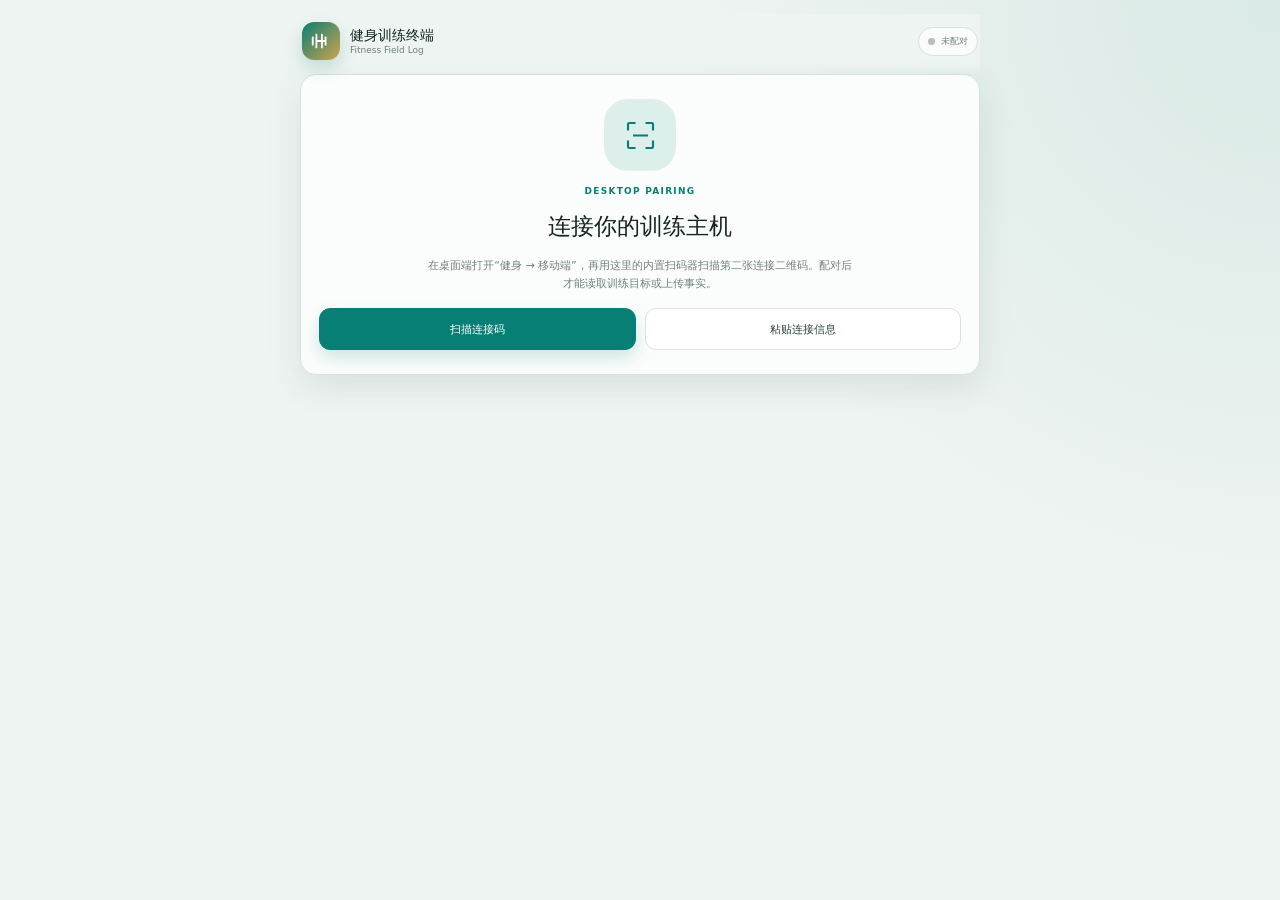
==== mobile/index.html @ c1b577e4 "Keep mobile PWA on GitHub during local pairing" ====
<!doctype html>
<html lang="zh-CN">
  <head>
    <meta charset="UTF-8" />
    <meta name="viewport" content="width=device-width,initial-scale=1,viewport-fit=cover,user-scalable=no" />
    <meta name="theme-color" content="#087f74" />
    <meta name="apple-mobile-web-app-capable" content="yes" />
    <meta name="apple-mobile-web-app-status-bar-style" content="default" />
    <meta name="apple-mobile-web-app-title" content="健身训练" />
    <link rel="manifest" href="/mobile/manifest.webmanifest" />
    <link rel="icon" href="/mobile/icon.svg" type="image/svg+xml" />
    <link rel="apple-touch-icon" href="/mobile/icon-192.png" />
    <title>健身训练终端</title>
    <script type="module" crossorigin src="/mobile/assets/index-BYcFJnyK.js"></script>
    <link rel="stylesheet" crossorigin href="/mobile/assets/index-ga-KgRaP.css">
  </head>
  <body>
    <div id="mobile-app"></div>
  </body>
</html>
---- mobile/assets/index-ga-KgRaP.css ----
:root{font-family:Inter,PingFang SC,Microsoft YaHei,system-ui,sans-serif;color:#132522;background:#eef4f1;font-synthesis:none;--accent:#087f74;--accent-dark:#05675f;--accent-soft:#dcefeb;--surface:#fbfdfc;--surface-strong:#fff;--line:#d7e1de;--muted:#70807d;--danger:#ca473e;--warning:#b07920;--shadow:0 12px 34px rgba(35,60,54,.1)}*{box-sizing:border-box}html{min-height:100%;background:#eef4f1}body{min-width:320px;min-height:100%;margin:0;background:radial-gradient(circle at 100% 0,rgba(8,127,116,.09),transparent 38%),#eef4f1}button,input,select,textarea{font:inherit}button{cursor:pointer}.mobile-shell{width:min(720px,100%);min-height:100dvh;margin:auto;padding:calc(env(safe-area-inset-top) + 14px) 14px calc(env(safe-area-inset-bottom) + 92px)}.mobile-topbar{position:sticky;top:0;z-index:20;display:flex;align-items:center;justify-content:space-between;gap:12px;padding:8px 2px 14px;background:linear-gradient(#eef4f1 78%,transparent)}.mobile-brand{display:flex;align-items:center;gap:10px}.mobile-brand__mark{width:38px;height:38px;display:grid;place-items:center;color:#fff;background:linear-gradient(135deg,var(--accent),#cfa34f);border-radius:12px;box-shadow:0 8px 18px #087f7433}.mobile-brand__mark svg{width:22px;fill:none;stroke:currentColor;stroke-width:2;stroke-linecap:round}.mobile-brand span{display:grid}.mobile-brand strong{font-size:14px}.mobile-brand small{color:var(--muted);font-size:9px}.mobile-status{display:flex;align-items:center;gap:6px;padding:7px 9px;color:var(--muted);background:#ffffffb8;border:1px solid var(--line);border-radius:999px;font-size:9px}.mobile-status i{width:7px;height:7px;background:#b4bfbc;border-radius:50%}.mobile-status.is-online i{background:#2ba475;box-shadow:0 0 0 4px #2ba4751f}.mobile-main{display:grid;gap:13px}.mobile-card{padding:16px;background:var(--surface);border:1px solid var(--line);border-radius:16px;box-shadow:var(--shadow)}.mobile-eyebrow{color:var(--accent);font-size:9px;font-weight:750;letter-spacing:.14em}.mobile-card h1,.mobile-card h2,.mobile-card h3,.mobile-card h4{margin:0}.mobile-card p{color:var(--muted);font-size:11px;line-height:1.65}.mobile-primary,.mobile-ghost,.mobile-danger{min-height:42px;display:inline-flex;align-items:center;justify-content:center;gap:7px;padding:0 14px;border-radius:11px;font-size:11px;font-weight:650}.mobile-primary{color:#fff;background:var(--accent);border:1px solid var(--accent);box-shadow:0 8px 17px #087f742e}.mobile-ghost{color:#29403c;background:var(--surface-strong);border:1px solid var(--line)}.mobile-danger{color:var(--danger);background:#fff5f4;border:1px solid #ecd2cf}.mobile-primary:disabled,.mobile-ghost:disabled{opacity:.45}.mobile-install{display:flex;align-items:center;justify-content:space-between;gap:12px;padding:12px 14px;background:linear-gradient(135deg,var(--accent-soft),var(--surface));border:1px solid rgba(8,127,116,.2);border-radius:14px}.mobile-install span{display:grid;gap:3px}.mobile-install strong{font-size:11px}.mobile-install small{color:var(--muted);font-size:9px}.pair-hero{display:grid;gap:15px;padding:24px 18px;text-align:center}.pair-hero__icon{width:72px;height:72px;display:grid;place-items:center;margin:auto;color:var(--accent);background:var(--accent-soft);border-radius:24px}.pair-hero__icon svg{width:35px;height:35px;fill:none;stroke:currentColor;stroke-width:1.7}.pair-hero h1{font-size:23px}.pair-hero p{max-width:430px;margin:0 auto}.pair-actions{display:grid;grid-template-columns:1fr 1fr;gap:9px}.pair-manual{display:grid;gap:7px}.pair-manual textarea{width:100%;min-height:80px;padding:10px;color:#233834;background:#fff;border:1px solid var(--line);border-radius:10px;font-size:10px;resize:vertical}.mobile-notice{padding:10px 12px;color:var(--muted);background:#f3f7f5;border:1px solid var(--line);border-radius:10px;font-size:9px;line-height:1.55}.mobile-notice.is-error{color:#9f3933;background:#fff2f1;border-color:#ecd0cd}.mobile-tabs{position:fixed;z-index:30;left:50%;bottom:calc(env(safe-area-inset-bottom) + 12px);width:min(430px,calc(100% - 28px));display:grid;grid-template-columns:1fr 1fr;gap:5px;padding:5px;transform:translate(-50%);background:#ffffffeb;border:1px solid var(--line);border-radius:15px;box-shadow:0 14px 34px #162f292e;backdrop-filter:blur(16px)}.mobile-tabs button{height:45px;color:var(--muted);background:transparent;border:0;border-radius:11px;font-size:10px}.mobile-tabs button.is-active{color:#fff;background:var(--accent);font-weight:700}.target-hero{display:flex;justify-content:space-between;gap:12px;padding:20px;background:linear-gradient(140deg,#fff,var(--accent-soft))}.target-hero h1{margin:5px 0;font-size:23px}.target-hero p{margin:0}.target-hero__date{flex:0 0 auto;text-align:right}.target-hero__date b,.target-hero__date small{display:block}.target-hero__date b{color:var(--accent);font-size:17px}.target-hero__date small{color:var(--muted);font-size:9px}.target-tags{display:flex;flex-wrap:wrap;gap:5px;margin-top:12px}.target-tags span{padding:4px 7px;color:#36514c;background:#ffffffb3;border-radius:6px;font-size:9px}.target-actions{display:grid;grid-template-columns:1fr 1fr;gap:8px;margin-top:14px}.previous-card__head,.queue-head,.draft-head{display:flex;align-items:flex-start;justify-content:space-between;gap:10px}.previous-card h3{margin:4px 0;font-size:14px}.previous-summary{display:grid;gap:7px;margin-top:10px}.previous-action{display:grid;grid-template-columns:minmax(0,1fr) auto;gap:8px;padding:9px;background:#f3f7f5;border-radius:9px}.previous-action strong{font-size:10px}.previous-action span{color:var(--muted);font-size:9px}.status-pill{padding:4px 7px;color:var(--accent-dark);background:var(--accent-soft);border-radius:999px;font-size:8px}.draft-card{padding:14px}.draft-head{padding:3px 2px 12px}.draft-head h2{margin:4px 0;font-size:17px}.draft-head p{margin:0}.exercise-tabs{display:flex;gap:6px;padding-bottom:10px;overflow-x:auto;scrollbar-width:none}.exercise-tabs::-webkit-scrollbar{display:none}.exercise-tab{min-width:135px;display:grid;grid-template-columns:25px minmax(0,1fr);align-items:center;gap:7px;padding:8px;color:#29403c;background:#f1f6f4;border:1px solid transparent;border-radius:10px;text-align:left}.exercise-tab>b{width:25px;height:25px;display:grid;place-items:center;color:var(--muted);background:#fff;border-radius:7px;font-size:9px}.exercise-tab span{min-width:0;display:grid}.exercise-tab strong,.exercise-tab small{overflow:hidden;text-overflow:ellipsis;white-space:nowrap}.exercise-tab strong{font-size:10px}.exercise-tab small{color:var(--muted);font-size:8px}.exercise-tab.is-active{border-color:#087f745c;background:var(--accent-soft)}.exercise-tab.is-active>b{color:#fff;background:var(--accent)}.exercise-editor{display:grid;gap:11px;padding:13px;background:#f4f8f6;border:1px solid var(--line);border-radius:13px}.exercise-editor__head{display:flex;align-items:flex-start;justify-content:space-between;gap:9px}.exercise-editor__head h3{margin:4px 0;font-size:16px}.exercise-editor__head p{margin:0}.exercise-editor__head>div:last-child{display:flex;gap:5px}.tiny-button{min-height:30px;padding:0 9px;color:#3c5550;background:#fff;border:1px solid var(--line);border-radius:8px;font-size:9px}.tiny-button.is-danger{color:var(--danger)}.exercise-options{display:grid;grid-template-columns:1fr 1fr;gap:7px}.field{display:grid;gap:5px}.field>span{color:var(--muted);font-size:8px;font-weight:650}.field input,.field select,.field textarea{width:100%;height:38px;padding:0 9px;color:#1f3531;background:#fff;border:1px solid var(--line);border-radius:9px;font-size:10px}.field textarea{height:66px;padding-block:9px;resize:vertical}.set-list{display:grid;gap:6px}.set-read{width:100%;min-height:46px;display:grid;grid-template-columns:30px minmax(0,1fr) auto;align-items:center;gap:9px;padding:7px 9px;color:#1f3531;background:#fff;border:1px solid var(--line);border-radius:10px;text-align:left}.set-read>b{width:27px;height:27px;display:grid;place-items:center;color:var(--accent);background:var(--accent-soft);border-radius:7px;font-size:10px}.set-read span{font-size:11px;font-weight:650}.set-read small{color:var(--muted);font-size:8px}.set-cursor{position:relative;display:grid;gap:10px;padding:12px;background:linear-gradient(140deg,var(--accent-soft),#fff);border:1px solid rgba(8,127,116,.42);border-radius:13px;box-shadow:0 10px 26px #087f741a}.set-cursor:before{content:"";position:absolute;left:-1px;top:12px;bottom:12px;width:3px;background:var(--accent);border-radius:0 4px 4px 0}.set-cursor__head{display:flex;align-items:center;justify-content:space-between}.set-cursor__head span{display:grid}.set-cursor__head b{font-size:11px}.set-cursor__head small{color:var(--muted);font-size:8px}.set-counters{display:grid;grid-template-columns:1fr;gap:7px}.set-counter{display:grid;grid-template-columns:54px minmax(0,1fr);align-items:center;gap:8px;padding:8px;background:#ffffffc7;border:1px solid var(--line);border-radius:10px}.set-counter>span{display:grid;color:var(--muted);font-size:8px}.set-counter>span b{color:#263d38;font-size:10px}.set-counter>div{display:grid;grid-template-columns:35px minmax(56px,1fr) 35px;overflow:hidden;background:#fff;border:1px solid var(--line);border-radius:9px}.set-counter button{height:38px;color:var(--accent);background:transparent;border:0;font-size:18px}.set-counter input{min-width:0;height:38px;padding:0;color:#172d29;background:transparent;border:0;border-inline:1px solid var(--line);outline:0;text-align:center;font-size:14px;font-weight:750}.set-details{display:grid;grid-template-columns:1fr 1fr;gap:7px}.add-set{width:100%;height:48px;display:flex;align-items:center;justify-content:center;gap:9px;color:var(--accent-dark);background:transparent;border:1px dashed rgba(8,127,116,.45);border-radius:11px}.add-set__plus{width:28px;height:28px;display:grid;place-items:center;color:#fff;background:var(--accent);border-radius:50%}.add-set__plus svg{width:16px;height:16px;fill:none;stroke:currentColor;stroke-width:2;stroke-linecap:round}.add-set span{display:grid;text-align:left;font-size:10px;font-weight:650}.add-set small{color:var(--muted);font-size:8px;font-weight:400}.exercise-add{display:grid;grid-template-columns:minmax(0,1fr) auto;gap:7px;margin-top:10px}.exercise-add select{height:42px;padding:0 9px;color:#263d38;background:#fff;border:1px solid var(--line);border-radius:10px;font-size:10px}.draft-footer{display:grid;grid-template-columns:1fr 1.4fr;gap:8px;margin-top:12px}.queue-head h2{margin:4px 0;font-size:18px}.queue-list{display:grid;gap:8px;margin-top:11px}.queue-item{display:grid;gap:6px;padding:11px;background:#f3f7f5;border-radius:10px}.queue-item__head{display:flex;justify-content:space-between;gap:8px}.queue-item strong{font-size:10px}.queue-item small{color:var(--muted);font-size:8px}.queue-item p{margin:0;color:var(--danger);font-size:9px}.empty-state{min-height:120px;display:grid;place-items:center;align-content:center;gap:6px;color:var(--muted);text-align:center}.empty-state strong{color:#34504a;font-size:12px}.scanner-backdrop{position:fixed;z-index:100;inset:0;display:grid;place-items:center;padding:16px;background:#0c1d19a6;backdrop-filter:blur(8px)}.scanner{width:min(480px,100%);display:grid;gap:12px;padding:15px;background:#f7fbf9;border-radius:18px;box-shadow:0 24px 70px #00000042}.scanner__head{display:flex;justify-content:space-between;gap:10px}.scanner__head h2{margin:4px 0;font-size:18px}.scanner__head p{margin:0;color:var(--muted);font-size:9px}.scanner__viewport{position:relative;aspect-ratio:1;overflow:hidden;background:#10221e;border-radius:14px}.scanner video{width:100%;height:100%;object-fit:cover}.scanner__frame{position:absolute;inset:16%;border:2px solid rgba(255,255,255,.9);border-radius:18px;box-shadow:0 0 0 999px #0000003d}.scanner__frame:after{content:"";position:absolute;left:8%;right:8%;top:50%;height:2px;background:#58ddc8;box-shadow:0 0 12px #58ddc8;animation:scan 1.8s ease-in-out infinite}.scanner input[type=file]{display:none}.scanner__fallback{display:grid;grid-template-columns:1fr 1fr;gap:7px}@keyframes scan{0%,to{transform:translateY(-75px);opacity:.4}50%{transform:translateY(75px);opacity:1}}.toast{position:fixed;z-index:150;left:50%;bottom:calc(env(safe-area-inset-bottom) + 82px);max-width:calc(100% - 32px);padding:10px 14px;transform:translate(-50%);color:#fff;background:#243b36;border-radius:10px;box-shadow:0 10px 28px #0000002e;font-size:10px}.toast.is-error{background:#a83e37}@media(min-width:600px){.set-counters{grid-template-columns:repeat(3,1fr)}.set-counter{grid-template-columns:1fr}.set-counter>span{text-align:center}.mobile-shell{padding-inline:20px}}@media(display-mode:standalone){.mobile-install{display:none}}.scanner__viewport{background:radial-gradient(circle at 50% 42%,#24463f,#10221e 68%);cursor:pointer}.scanner video{display:block;opacity:0;transition:opacity .2s}.scanner__viewport.is-active video{opacity:1}.scanner__frame{z-index:2;pointer-events:none}.scanner__viewport.is-error .scanner__frame:after{animation:none;opacity:.2}.scanner__status{position:absolute;z-index:3;inset:0;display:flex;flex-direction:column;align-items:center;justify-content:center;gap:7px;padding:24px;color:#eefbf7;text-align:center;background:linear-gradient(145deg,#0f29235c,#0819159e);transition:opacity .2s}.scanner__status>span{width:50px;height:50px;display:grid;place-items:center;color:#76e1cf;background:#76e1cf1f;border:1px solid rgba(118,225,207,.24);border-radius:17px}.scanner__status svg{width:28px;height:28px;fill:none;stroke:currentColor;stroke-width:1.65;stroke-linecap:round;stroke-linejoin:round}.scanner__status strong{font-size:13px}.scanner__status small{max-width:310px;color:#eefbf7b8;font-size:9px;line-height:1.55}.scanner__viewport.is-starting .scanner__status>span{animation:scanner-pulse 1.35s ease-in-out infinite}.scanner__viewport.is-active .scanner__status{opacity:0;pointer-events:none}.scanner__viewport.is-error .scanner__status>span{color:#ffd18a;background:#ffb74f1f;border-color:#ffb74f4d}.scanner__viewport.is-error .scanner__status:after{content:"轻触扫码框重试";margin-top:4px;padding:6px 9px;color:#fff;background:#ffffff1f;border-radius:8px;font-size:9px}.scanner__fallback{grid-template-columns:repeat(3,1fr)}.scanner__fallback .mobile-ghost{min-width:0;padding-inline:8px;text-align:center}@keyframes scanner-pulse{50%{transform:scale(1.06);box-shadow:0 0 0 9px #76e1cf00}}@media(max-width:420px){.scanner__fallback{grid-template-columns:1fr 1fr}.scanner__fallback>[data-scanner-paste]{grid-column:1 / -1}}
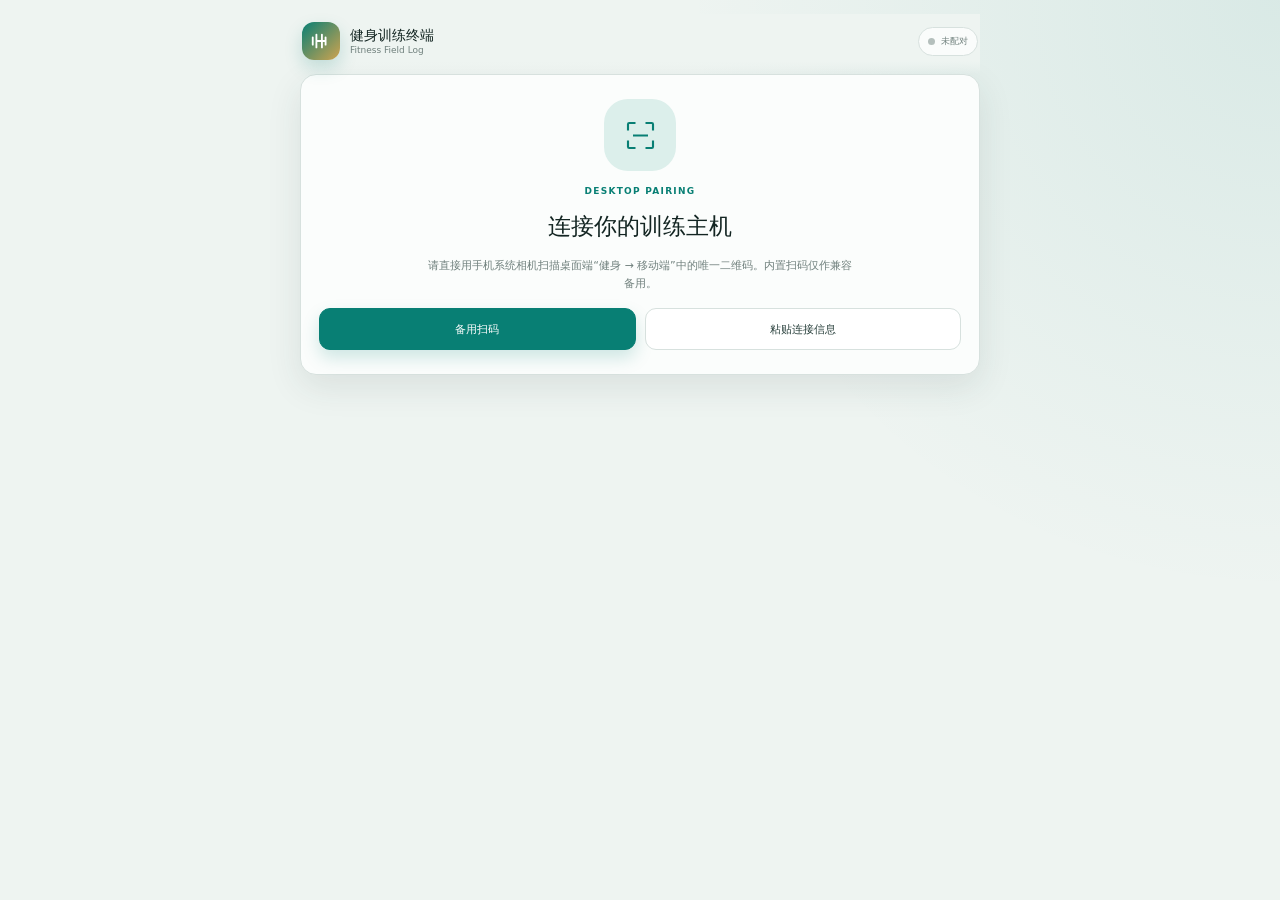
==== commit c3dffe1b: "Use one QR for mobile install and pairing" ====
--- a/mobile/index.html
+++ b/mobile/index.html
@@ -11,7 +11,7 @@
     <link rel="icon" href="/mobile/icon.svg" type="image/svg+xml" />
     <link rel="apple-touch-icon" href="/mobile/icon-192.png" />
     <title>健身训练终端</title>
-    <script type="module" crossorigin src="/mobile/assets/index-BYcFJnyK.js"></script>
+    <script type="module" crossorigin src="/mobile/assets/index-D-b1w6-J.js"></script>
     <link rel="stylesheet" crossorigin href="/mobile/assets/index-ga-KgRaP.css">
   </head>
   <body>
